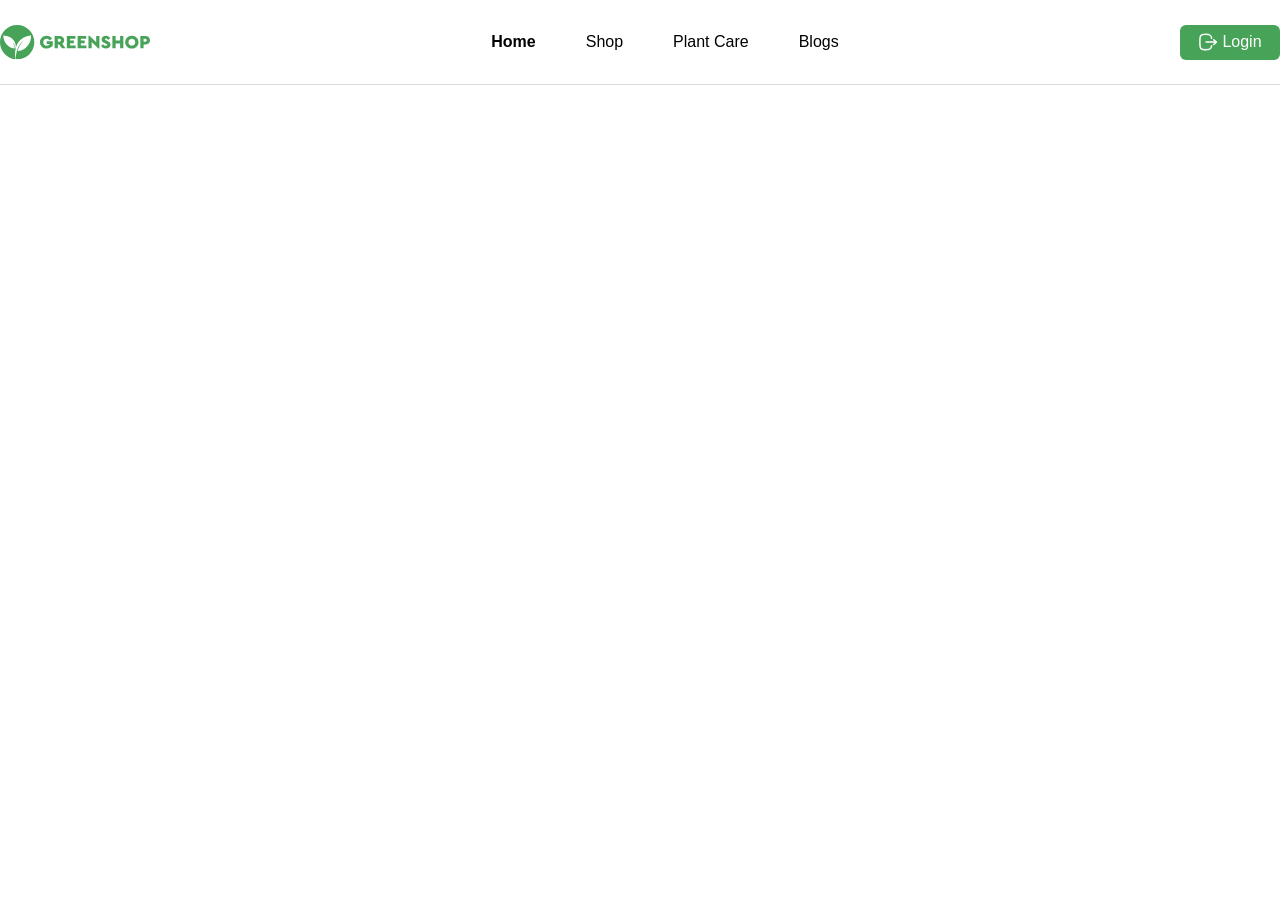
==== index.html @ 57d38241 "Fix index structure" ====
<!DOCTYPE html>
<html lang="uk">
<head>
    <meta charset="UTF-8">
    <meta name="viewport" content="width=device-width, initial-scale=1.0">
    <title>GREENSHOP</title>

<link rel="stylesheet" href="./styles/reset.css">
<link rel="stylesheet" href="./styles/heroscreen.css">

</head>
<body>

    <header class="header">
    <div class="container">
       <img src="/picture/Logo.svg"></img>         
    <nav>
        
        <a href="#" style="font-weight: 700;">Home</a>
        <a href="#">Shop</a>
        <a href="#">Plant Care</a>
        <a href="#">Blogs</a>
  
        
    </nav>
    <button class="button">
        <img src="./picture/Logout.svg">
        Login
        
    </button>
           
    </div>

    <div class="divider">

    </div>


    </header>

    <main>
        <section class="hero">

        </section>

    </main>

    <footer>

    </footer>
  

</body>
</html>
---- styles/heroscreen.css ----
.button {
    display: flex;
    align-items: center;
    justify-content: center;
    gap: 4px;
    
    background-color: #46A358;
    border-radius: 6px;
    width: 100px;
    height: 35px;
    color: #ffffff; 
}

.button img {
    width: 20px;
    height: 20px;
}


body {
    font-family: 'Segoe UI', Tahoma, Geneva, Verdana, sans-serif;
    font-size 16px;
}

.container {
    max-width: 1440px;
    margin: 0 auto;
    display: flex;
    align-items: center;
    justify-content: space-between;
}

nav {
    display: flex;
    gap: 50px;
    margin: 30px;
    right: 50px;
}


.divider {
    display: flex;
    height: 1px;
    background-color:#dadbda;
    max-width: 1440px; 
    justify-content: center;
    margin: 0 auto;
    
}
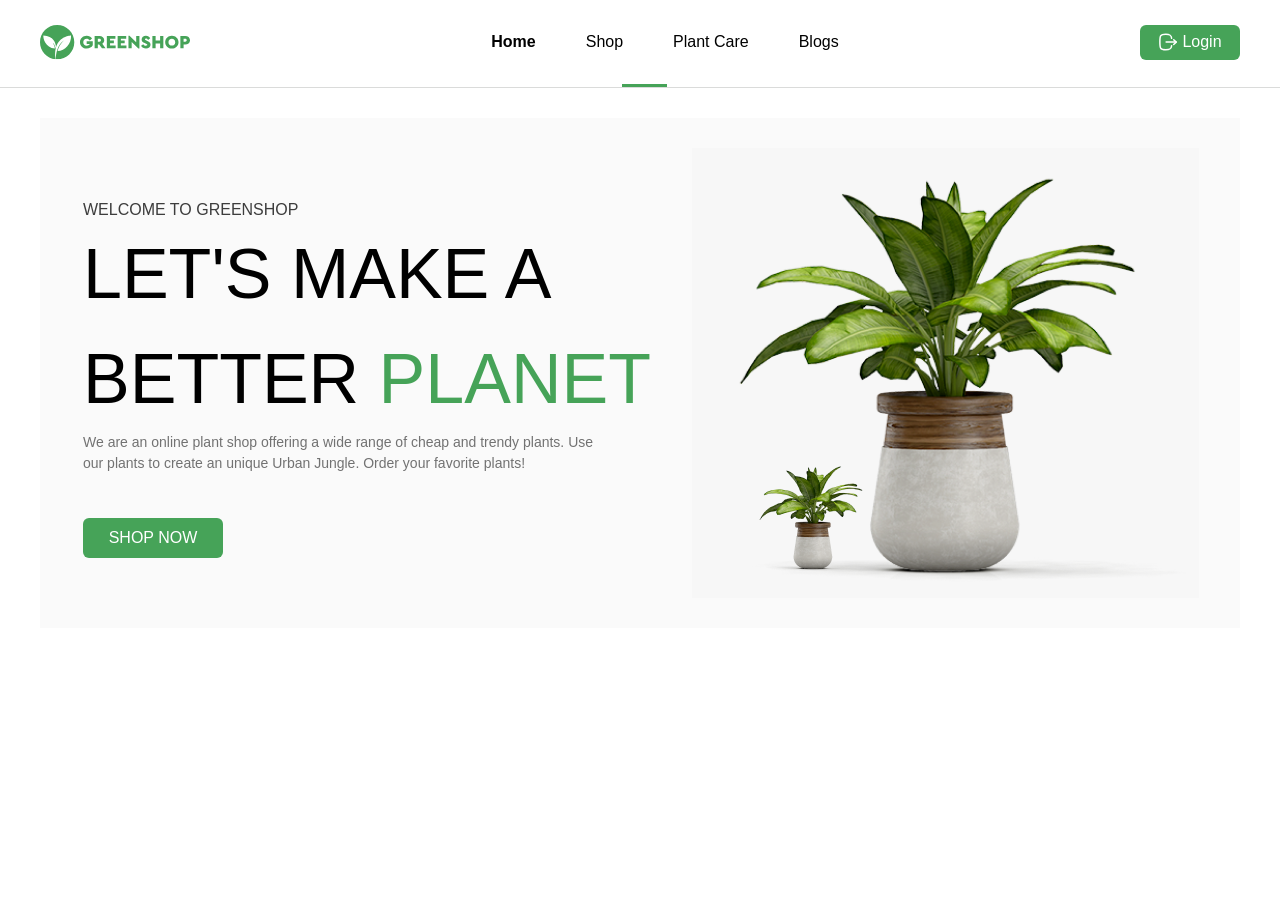
==== commit 235f12ec: "Added hero section" ====
--- a/index.html
+++ b/index.html
@@ -1,44 +1,68 @@
 <!DOCTYPE html>
 <html lang="uk">
+
 <head>
     <meta charset="UTF-8">
     <meta name="viewport" content="width=device-width, initial-scale=1.0">
     <title>GREENSHOP</title>
 
-<link rel="stylesheet" href="./styles/reset.css">
-<link rel="stylesheet" href="./styles/heroscreen.css">
+    <link rel="stylesheet" href="./styles/reset.css">
+    <link rel="stylesheet" href="./styles/heroscreen.css">
 
 </head>
+
 <body>
 
     <header class="header">
-    <div class="container">
-       <img src="/picture/Logo.svg"></img>         
-    <nav>
-        
-        <a href="#" style="font-weight: 700;">Home</a>
-        <a href="#">Shop</a>
-        <a href="#">Plant Care</a>
-        <a href="#">Blogs</a>
-  
-        
-    </nav>
-    <button class="button">
-        <img src="./picture/Logout.svg">
-        Login
-        
-    </button>
-           
-    </div>
+        <div class="container">
+            <img src="./picture/Logo.svg"></img>
+            <nav>
 
-    <div class="divider">
-
-    </div>
+                <a href="#" style="font-weight: 700;">Home</a>
+                <a href="#">Shop</a>
+                <a href="#">Plant Care</a>
+                <a href="#">Blogs</a>
 
 
+            </nav>
+            <button class="button">
+                <img src="./picture/Logout.svg">
+                Login
+
+            </button>
+
+        </div>
+        <div class="divider-hover"></div>
+        <div class="divider"></div>
+
     </header>
+     <main>
 
-    <main>
+    <section class="hero">
+        
+        <div class="hero-content">
+            <p>WELCOME TO GREENSHOP</p>
+            <h1>LET'S MAKE A <br> BETTER <span style="color:#46A358;"> PLANET</span>
+            </h1>
+
+            <p class="hero-text">
+                We are an online plant shop offering a wide range of cheap and trendy plants. Use our plants to create
+                an unique Urban Jungle. Order your favorite plants!
+            </p>
+
+            <button class="hero-button">SHOP NOW</button>
+        </div>
+
+        <div class=" hero img ">
+            <img src="./picture/Frame 1.png" alt="green plant">
+        </div>
+
+
+
+    </section>
+
+
+   
         <section class="hero">
 
         </section>
@@ -48,7 +72,8 @@
     <footer>
 
     </footer>
-  
+
 
 </body>
+
 </html>
--- a/styles/heroscreen.css
+++ b/styles/heroscreen.css
@@ -3,12 +3,13 @@
     align-items: center;
     justify-content: center;
     gap: 4px;
-    
+
     background-color: #46A358;
     border-radius: 6px;
     width: 100px;
     height: 35px;
-    color: #ffffff; 
+    color: #ffffff;
+
 }
 
 .button img {
@@ -19,11 +20,11 @@
 
 body {
     font-family: 'Segoe UI', Tahoma, Geneva, Verdana, sans-serif;
-    font-size 16px;
+    font-size: 16px;
 }
 
 .container {
-    max-width: 1440px;
+    max-width: 1200px;
     margin: 0 auto;
     display: flex;
     align-items: center;
@@ -41,9 +42,58 @@
 .divider {
     display: flex;
     height: 1px;
-    background-color:#dadbda;
-    max-width: 1440px; 
+    background-color: #dadbda;
+    max-width: 1440px;
     justify-content: center;
     margin: 0 auto;
-    
+
 }
+
+h1 {
+    font-family: 'Segoe UI', Tahoma, Geneva, Verdana, sans-serif;
+    font-size: 70px;
+    width: 900;
+}
+
+p {
+    display: flex;
+    max-width: 530px;
+    color: #3D3D3D;
+}
+
+.hero {
+    display: flex;
+    max-width: 1200px;
+    margin: 30px auto;
+    background-color: #F5F5F580
+}
+
+.hero-button {
+    background-color: #46A358;
+    border-radius: 6px;
+    width: 140px;
+    height: 40px;
+    color: #ffffff;
+    margin-top: 44px;
+}
+
+.hero-text {
+    font-family: 'Segoe UI', Tahoma, Geneva, Verdana, sans-serif;
+    font-size: 14px;
+    font-weight: 400;
+    color: #727272;
+}
+
+
+.hero-content {
+    max-width: 1200px;
+    margin-top: 80px;
+    margin-left: 43px;
+}
+
+.divider-hover {
+    height: 3px;
+    width: 45px;
+    background-color: #46A358;
+    margin-left: 622px;
+}
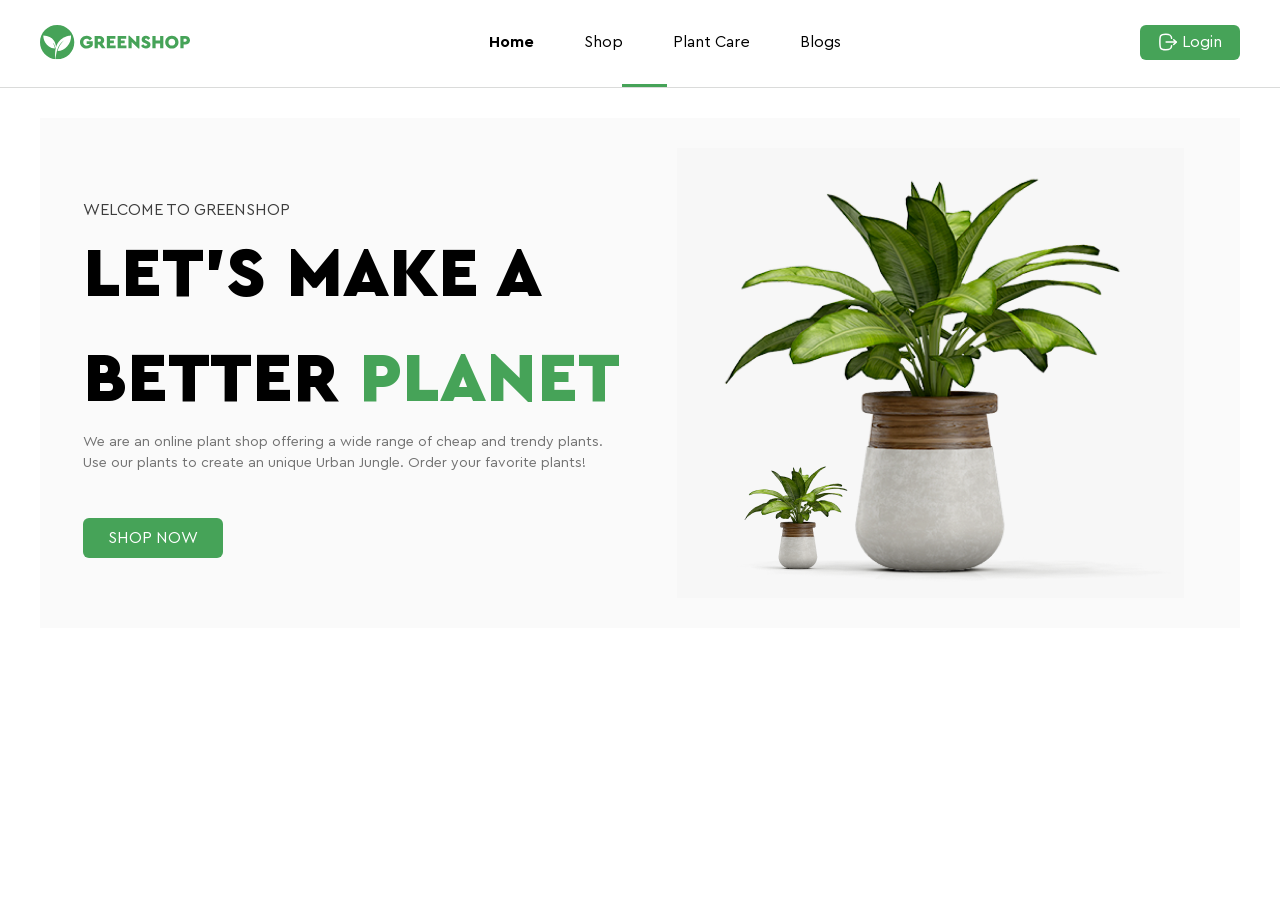
==== commit 8ff3f07e: "Added font" ====
--- a/index.html
+++ b/index.html
@@ -7,6 +7,7 @@
     <title>GREENSHOP</title>
 
     <link rel="stylesheet" href="./styles/reset.css">
+        <link rel="stylesheet" href="./styles/font.css">
     <link rel="stylesheet" href="./styles/heroscreen.css">
 
 </head>
--- a/styles/font.css
+++ b/styles/font.css
@@ -0,0 +1,32 @@
+@font-face {
+    font-family: 'Cera Pro';
+    src: local('Cera Pro'),
+    url('../fonts/CeraPro-Regular.woff') format('woff'),
+    url('../fonts/CeraPro-Regular.ttf') format('truetype');
+    font-weight:400;
+  }
+
+  @font-face {
+    font-family: 'Cera Pro';
+    src: local('Cera Pro'),
+    url('../fonts/CeraPro-Medium.woff') format('woff'),
+    url('../fonts/CeraPro-Medium.ttf') format('truetype');
+    font-weight:500;
+  }
+
+
+  @font-face {
+    font-family: 'Cera Pro';
+    src: local('Cera Pro'),
+    url('../fonts/CeraPro-Bold.woff') format('woff'),
+    url('../fonts/CeraPro-Bold.ttf') format('truetype');
+    font-weight:700;
+  }
+
+  @font-face {
+    font-family: 'Cera Pro';
+    src: local('Cera Pro'),
+    url('../fonts/CeraPro-Black.woff') format('woff'),
+    url('../fonts/CeraPro-Black.ttf') format('truetype');
+    font-weight:900;
+  }
--- a/styles/heroscreen.css
+++ b/styles/heroscreen.css
@@ -19,7 +19,7 @@
 
 
 body {
-    font-family: 'Segoe UI', Tahoma, Geneva, Verdana, sans-serif;
+    font-family: 'Cera Pro', sans-serif;
     font-size: 16px;
 }
 
@@ -50,9 +50,9 @@
 }
 
 h1 {
-    font-family: 'Segoe UI', Tahoma, Geneva, Verdana, sans-serif;
+    font-family: 'Cera Pro', sans-serif;
     font-size: 70px;
-    width: 900;
+    font-weight: 900;
 }
 
 p {
@@ -78,7 +78,7 @@
 }
 
 .hero-text {
-    font-family: 'Segoe UI', Tahoma, Geneva, Verdana, sans-serif;
+    font-family: 'Cera Pro', sans-serif;
     font-size: 14px;
     font-weight: 400;
     color: #727272;
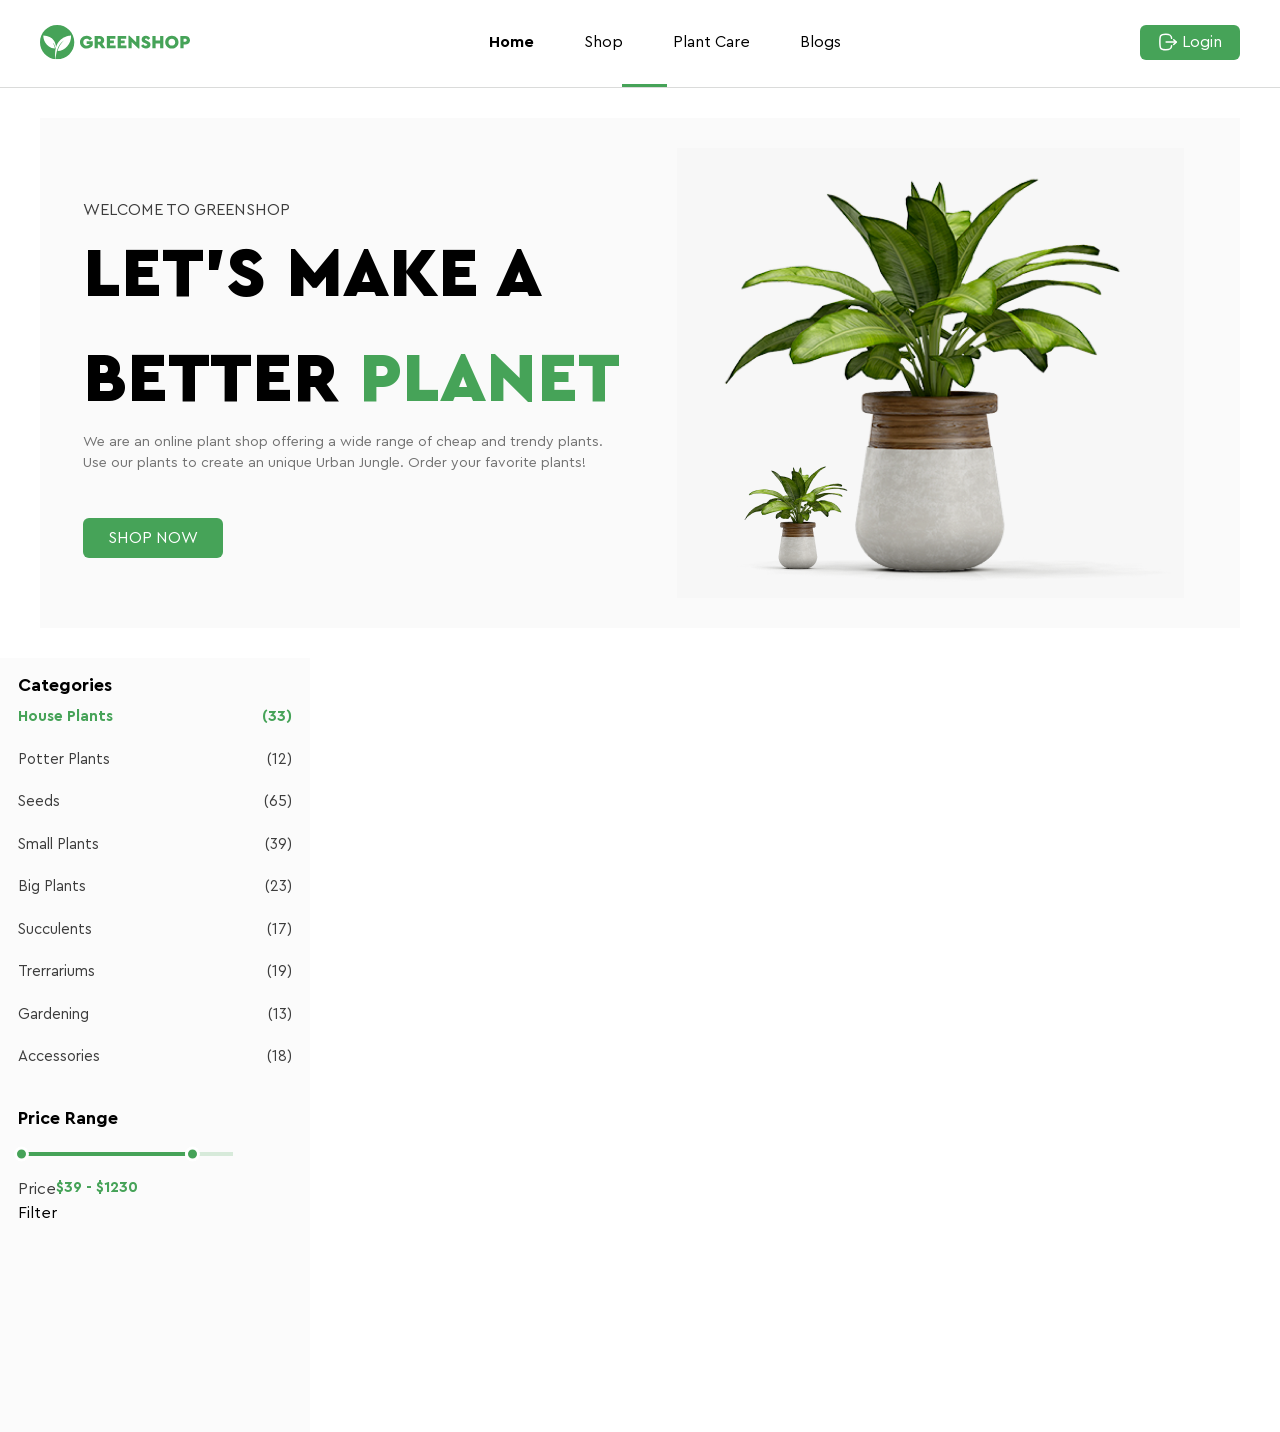
==== commit 5d36f83a: "Added sidemenu" ====
--- a/index.html
+++ b/index.html
@@ -9,6 +9,7 @@
     <link rel="stylesheet" href="./styles/reset.css">
         <link rel="stylesheet" href="./styles/font.css">
     <link rel="stylesheet" href="./styles/heroscreen.css">
+    <link rel="stylesheet" href="./styles/catalog.css">
 
 </head>
 
@@ -58,13 +59,111 @@
             <img src="./picture/Frame 1.png" alt="green plant">
         </div>
 
-
-
     </section>
 
 
    
-        <section class="hero">
+        <section class="catalog-container">
+
+            <aside class="sidebar">
+            <h3 class="sidebar-title">Categories</h3>
+
+            <ul class="category-list">
+                <li class="category-item">
+                 <a href="#" class="active">
+                    <span>House Plants</span>
+                    <span>(33)</span>
+                 </a>   
+                </li>
+
+                <li class="category-item">
+                 <a href="#">
+                    <span>Potter Plants</span>
+                    <span>(12)</span>
+                 </a>   
+                </li>
+
+                <li class="category-item">
+                 <a href="#">
+                    <span>Seeds</span>
+                    <span>(65)</span>
+                 </a>   
+                </li>
+
+                <li class="category-item">
+                 <a href="#">
+                    <span>Small Plants</span>
+                    <span>(39)</span>
+                 </a>   
+                </li>
+
+                <li class="category-item">
+                 <a href="#">
+                    <span>Big Plants</span>
+                    <span>(23)</span>
+                 </a>   
+                </li>
+
+                <li class="category-item">
+                 <a href="#">
+                    <span>Succulents</span>
+                    <span>(17)</span>
+                 </a>   
+                </li>
+
+                 <li class="category-item">
+                 <a href="#">
+                    <span>Trerrariums</span>
+                    <span>(19)</span>
+                 </a>   
+                </li>
+
+                <li class="category-item">
+                 <a href="#">
+                    <span>Gardening</span>
+                    <span>(13)</span>
+                 </a>   
+                </li>
+
+                <li class="category-item">
+                 <a href="#">
+                    <span>Accessories</span>
+                    <span>(18)</span>
+                 </a>   
+                </li>
+
+            </ul>
+            
+        <div class="price-range">
+                <h3 class="sidebar-title">Price Range</h3>
+
+                <div class="range-line">
+                    <span class="dot-price-left"></span>
+                    <span class="dot-price-right"></span>
+                </div>
+
+                <p class="price-text">
+                    Price  <span>  $39 - $1230</span>
+                </p>
+
+                <button class="filter-button">Filter</button>
+
+
+        </div>
+    
+
+
+
+            </aside>
+
+
+
+            <div class="catalog-cotent">
+
+            </div>
+
+
+
 
         </section>
 
--- a/styles/catalog.css
+++ b/styles/catalog.css
@@ -0,0 +1,98 @@
+.catalog-container {
+    display: flex;
+    max-width: 1200px;
+
+}
+
+.category-item a {
+    display: flex;
+    justify-content: space-between;
+}
+
+.sidebar {
+    width: 310px;
+    height: 774px;
+    background-color: #FBFBFB;
+    padding: 14px 18px;
+}
+
+.sidebar-title {
+    font-size: 18px;
+    font-weight: 700;
+    margin-bottom: 7px;
+}
+
+.category-item a {
+    display: flex;
+    justify-content: space-between;
+    font-size: 15px;
+    font-weight: 400;
+    color: #3D3D3D;
+    margin-bottom: 20px;
+
+}
+
+.category-item a:hover {
+    color:#46A358;
+    font-size: 15px;
+    font-weight: 700;
+}
+
+.category-item a.active {
+    color:#46A358;
+    font-size: 15px;
+    font-weight: 700;
+}
+
+.price-range {
+    margin-top: 36px;
+}
+
+.price-text span {
+    color:#46A358;
+    font-size: 15px;
+    font-weight: 700;
+}
+
+.range-line {
+    position: relative;
+    width: 209px;
+    height: 4px;
+    background-color:rgba(70, 163, 88, 0.2);
+    margin-left: 6px;
+    margin-bottom: 21px;
+    margin-top: 20px;
+}
+
+.range-line::before {
+    content: "";
+    position: absolute;
+    width: 161px;
+    height: 4px;
+    background-color:#46A358;
+    margin-left: 0px;
+}
+
+.dot-price-left {
+    position: absolute;
+    top: 50%;
+    width: 15px;
+    height: 15px;
+    border-radius: 50%;
+    background-color: #46A358;
+    border: 3px solid #ffffff;
+    transform:translateY(-50%);
+    left: -10px;
+}
+
+.dot-price-right {
+    position: absolute;
+    top: 50%;
+    width: 15px;
+    height: 15px;
+    border-radius: 50%;
+    background-color: #46A358;
+    border: 3px solid #ffffff;
+    transform:translateY(-50%);
+    left: 161px;
+}
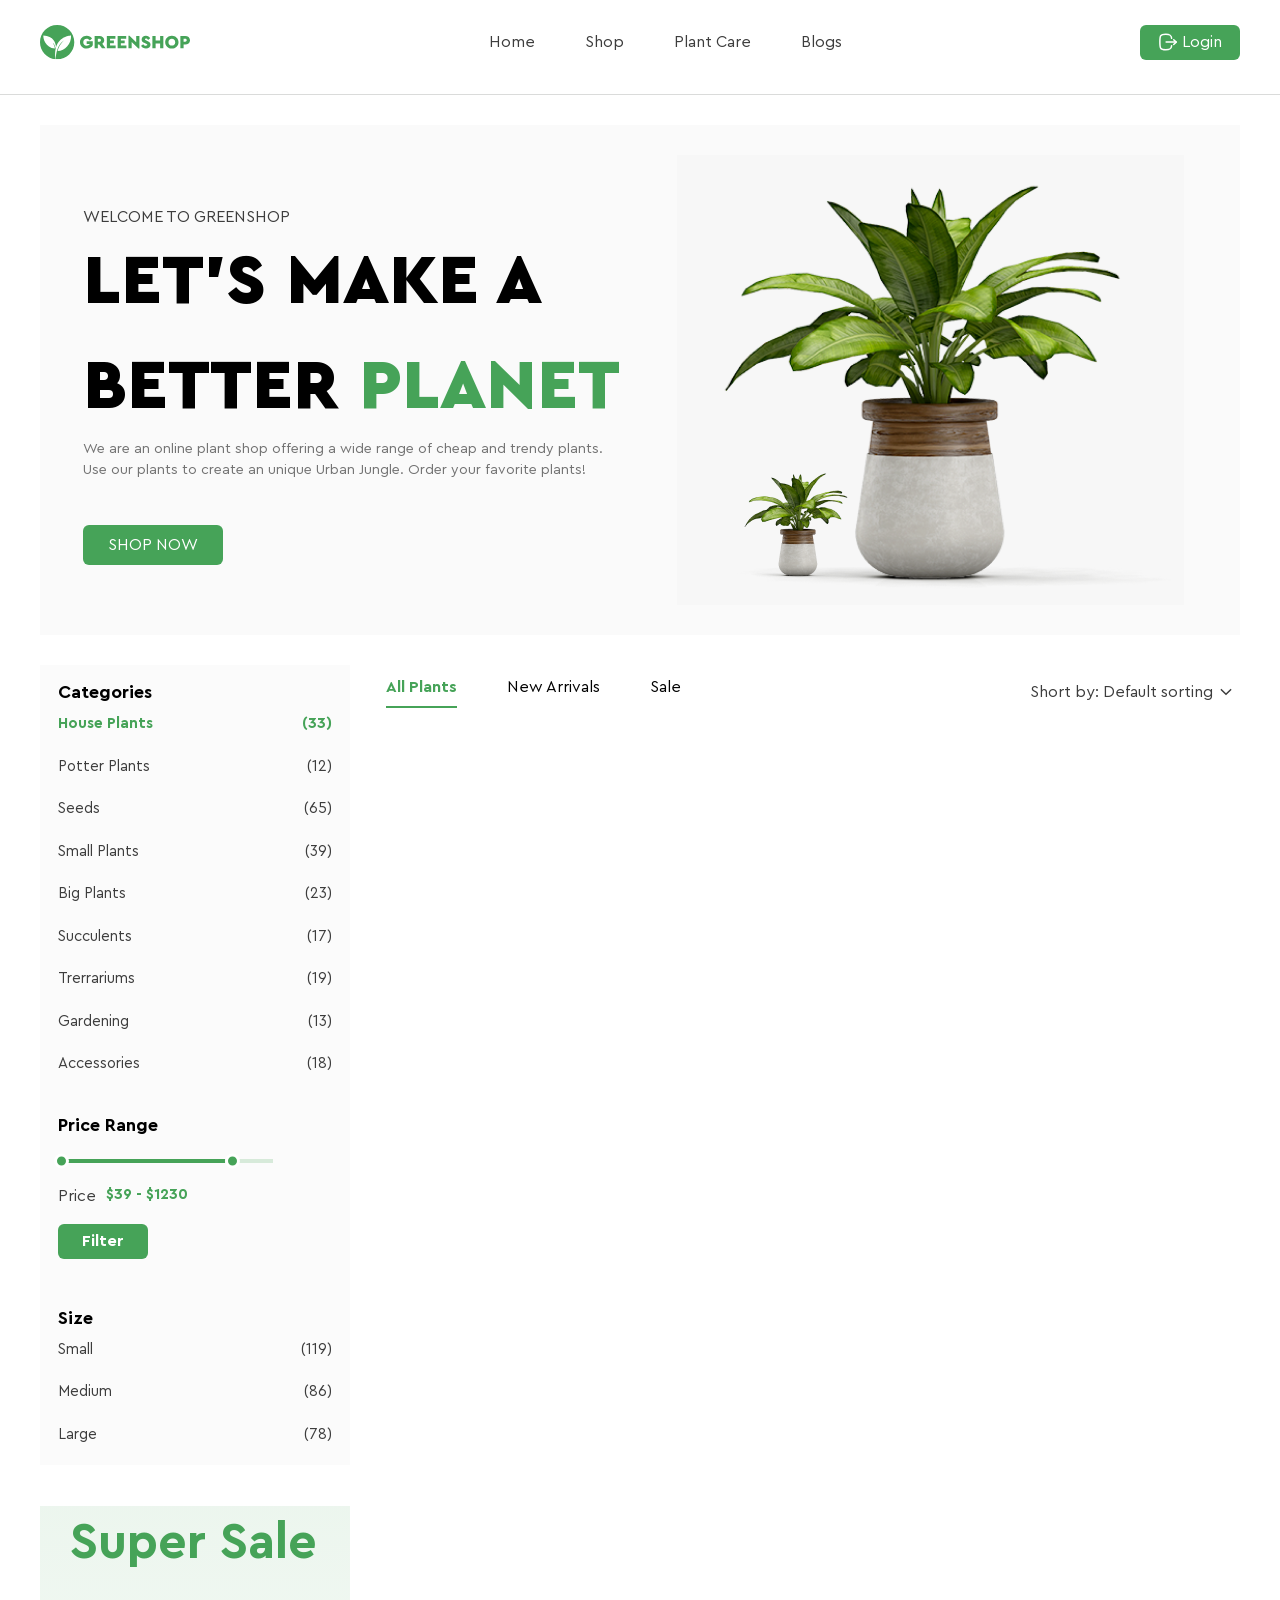
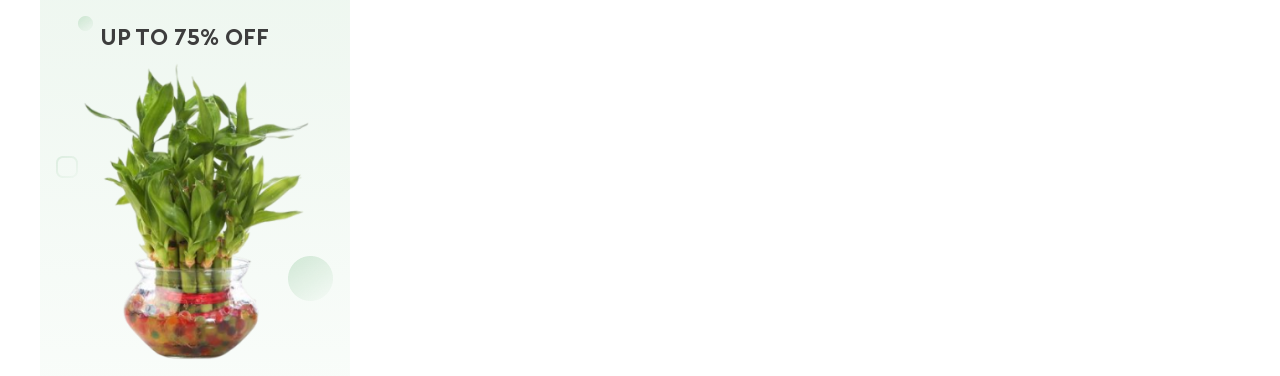
==== commit 9fa560d9: "Banner+menu catalog" ====
--- a/index.html
+++ b/index.html
@@ -15,12 +15,12 @@
 
 <body>
 
-    <header class="header">
+    <header class="site-header">
         <div class="container">
             <img src="./picture/Logo.svg"></img>
-            <nav>
-
-                <a href="#" style="font-weight: 700;">Home</a>
+            <nav class="main-nav">
+
+                <a href="#" >Home</a>
                 <a href="#">Shop</a>
                 <a href="#">Plant Care</a>
                 <a href="#">Blogs</a>
@@ -34,7 +34,6 @@
             </button>
 
         </div>
-        <div class="divider-hover"></div>
         <div class="divider"></div>
 
     </header>
@@ -147,15 +146,62 @@
                 </p>
 
                 <button class="filter-button">Filter</button>
-
+            
+                <h3 class="sidebar-title">Size</h3>
+
+            <ul class="category-list">
+                
+                <li class="category-item">
+                 <a href="#">
+                    <span>Small</span>
+                    <span>(119)</span>
+                 </a>   
+                </li>
+
+                <li class="category-item">
+                 <a href="#">
+                    <span>Medium</span>
+                    <span>(86)</span>
+                 </a>   
+                </li>
+
+                <li class="category-item">
+                 <a href="#">
+                    <span>Large</span>
+                    <span>(78)</span>
+                 </a>   
+                </li>
+            </ul>
+
+            <div class="banner">
+                <p class="banner-text">Super Sale</p>
+                <p class="sale-text">UP TO 75% OFF</p>
+                <img class="ellipse ellipse-1" src="./picture/Rectangle 30.png" alt="ellipse">
+                <img class="ellipse ellipse-2" src="./picture/Rectangle 31.png" alt="ellipse">
+                <img class="ellipse ellipse-3" src="./picture/Rectangle 32.png" alt="ellipse">
+                <img src="./picture/image 12.png" alt="super Sale">
+            </div>
 
         </div>
     
-
-
-
             </aside>
 
+            <div class="products">
+                <div class="header">
+                <nav class="catalog-tabs">
+                    <a href="#" class="active">All Plants</a>
+                    <a href="#">New Arrivals</a>
+                    <a href="#">Sale</a>
+                </nav>
+                <div class="sorting"> 
+                    <p>Short by: Default sorting</p>
+                    <img src="./picture/Arrow - Down 2.svg" alt="arrow Down">
+                </div>   
+                
+
+                </div>
+
+            </div>
 
 
             <div class="catalog-cotent">
--- a/styles/font.css
+++ b/styles/font.css
@@ -29,4 +29,4 @@
     url('../fonts/CeraPro-Black.woff') format('woff'),
     url('../fonts/CeraPro-Black.ttf') format('truetype');
     font-weight:900;
-  }+  }
--- a/styles/heroscreen.css
+++ b/styles/heroscreen.css
@@ -45,7 +45,7 @@
     background-color: #dadbda;
     max-width: 1440px;
     justify-content: center;
-    margin: 0 auto;
+    margin-top:  10px; ;
 
 }
 
@@ -91,9 +91,43 @@
     margin-left: 43px;
 }
 
-.divider-hover {
+
+.main-nav a {
+    position: relative;
+    text-decoration: none;
+    font-size:  16px;
+    font-weight: 400;
+    color:#3D3D3D ;
+   
+   
+}
+
+.main-nav a:hover {
+   font-size: 16px;
+   font-weight: 700;
+   
+}
+
+.main-nav a::after {
+    content: "";
+    position: absolute;
+    left: 0;
+    bottom: -40px;
+    width: 100%;
     height: 3px;
-    width: 45px;
     background-color: #46A358;
-    margin-left: 622px;
+    opacity: 0;
+}
+
+.main-nav a:hover::after {
+    font-size: 16px;
+    font-weight: 700;
+    color:#3D3D3D ;
+    border-bottom:3px solid #46A358;
+    opacity: 1
+  
+}
+
+.site-header {
+  
 }
--- a/styles/catalog.css
+++ b/styles/catalog.css
@@ -1,6 +1,9 @@
 .catalog-container {
-    display: flex;
     max-width: 1200px;
+    margin: 0 auto;
+    display: flex;
+   
+    justify-content: space-between;
 
 }
 
@@ -11,9 +14,10 @@
 
 .sidebar {
     width: 310px;
-    height: 774px;
+    height: 800px;
     background-color: #FBFBFB;
     padding: 14px 18px;
+
 }
 
 .sidebar-title {
@@ -52,6 +56,7 @@
     color:#46A358;
     font-size: 15px;
     font-weight: 700;
+    margin-left: 10px;
 }
 
 .range-line {
@@ -95,4 +100,127 @@
     border: 3px solid #ffffff;
     transform:translateY(-50%);
     left: 161px;
+}
+
+.filter-button {
+    width: 90px;
+    height: 35px;
+    border-radius: 6px;
+    color: #ffffff;
+    background-color: #46A358;
+    font-size: 16px;
+    font-weight: 700;
+    margin-top: 16px;
+    margin-bottom: 46px;
+}
+
+.filter-button:hover {
+    width: 90px;
+    height: 35px;
+    border-radius: 6px;
+    color: #ffffff;
+    background-color: #5dce74;
+    font-size: 16px;
+    font-weight: 700;
+    margin-top: 16px;
+    }
+
+
+.banner {
+    position: relative;
+    width: 310px;
+    height: 470px;
+    margin-left: -18px;
+    background: linear-gradient(
+        180deg,
+        rgba(70, 163, 88, 0.1) 0%,
+        rgba(54, 169, 77, 0.03) 100%
+    );
+    }
+
+.banner-text {
+    width: 100%;
+    margin-left: 30px;
+    text-align: center;
+    margin-top: 60px;
+    margin-bottom: 10px;
+    font-family:'cera pro';
+    font-size: 50px;
+    font-weight: 700;
+    color: #46A358;
+}
+
+.sale-text {
+    width: 100%;
+    text-align: center;
+    margin-left: 60px;
+    margin-top: 40px;
+    font-family:'cera pro';
+    font-size: 23px;
+    font-weight: 700;
+    color: #3D3D3D; 
+}
+
+.ellipse {
+    position: absolute;
+}
+
+.ellipse-1 {
+    margin-left: 16px;
+    margin-top: 100px;
+    margin-bottom: 50px;
+    margin-right: 272px;
+}
+
+.ellipse-2 {
+   margin-left: 248px;
+   margin-top: 200px;
+   margin-bottom: 82px;
+   margin-right: 272px;
+}
+
+.ellipse-3 {
+   margin-left: 38px;
+   margin-top: -40px;
+   margin-bottom: 82px;
+   margin-right: 272px;
+}
+
+.products {
+    width: 838px;
+}
+
+.header {
+    display: flex;
+    justify-content: space-between;
+    margin-top: -20px;
+    margin-left:-20px;
+    align-items: center;
+
+
+}
+
+.sorting {
+    display: flex;
+    align-items: center;
+    gap: 5px;
+    margin-right: -20px;
+}
+
+.sorting p {
+    margin: 0;
+}
+
+.active  {
+    font-size: 16px;
+    font-weight: 700;
+    color: #46A358;
+}
+
+.catalog-tabs a.active {
+    color: #46A358;
+    font-weight: 700;
+    border-bottom: 2px solid #46A358;
+    padding-bottom: 7px;
+
 }
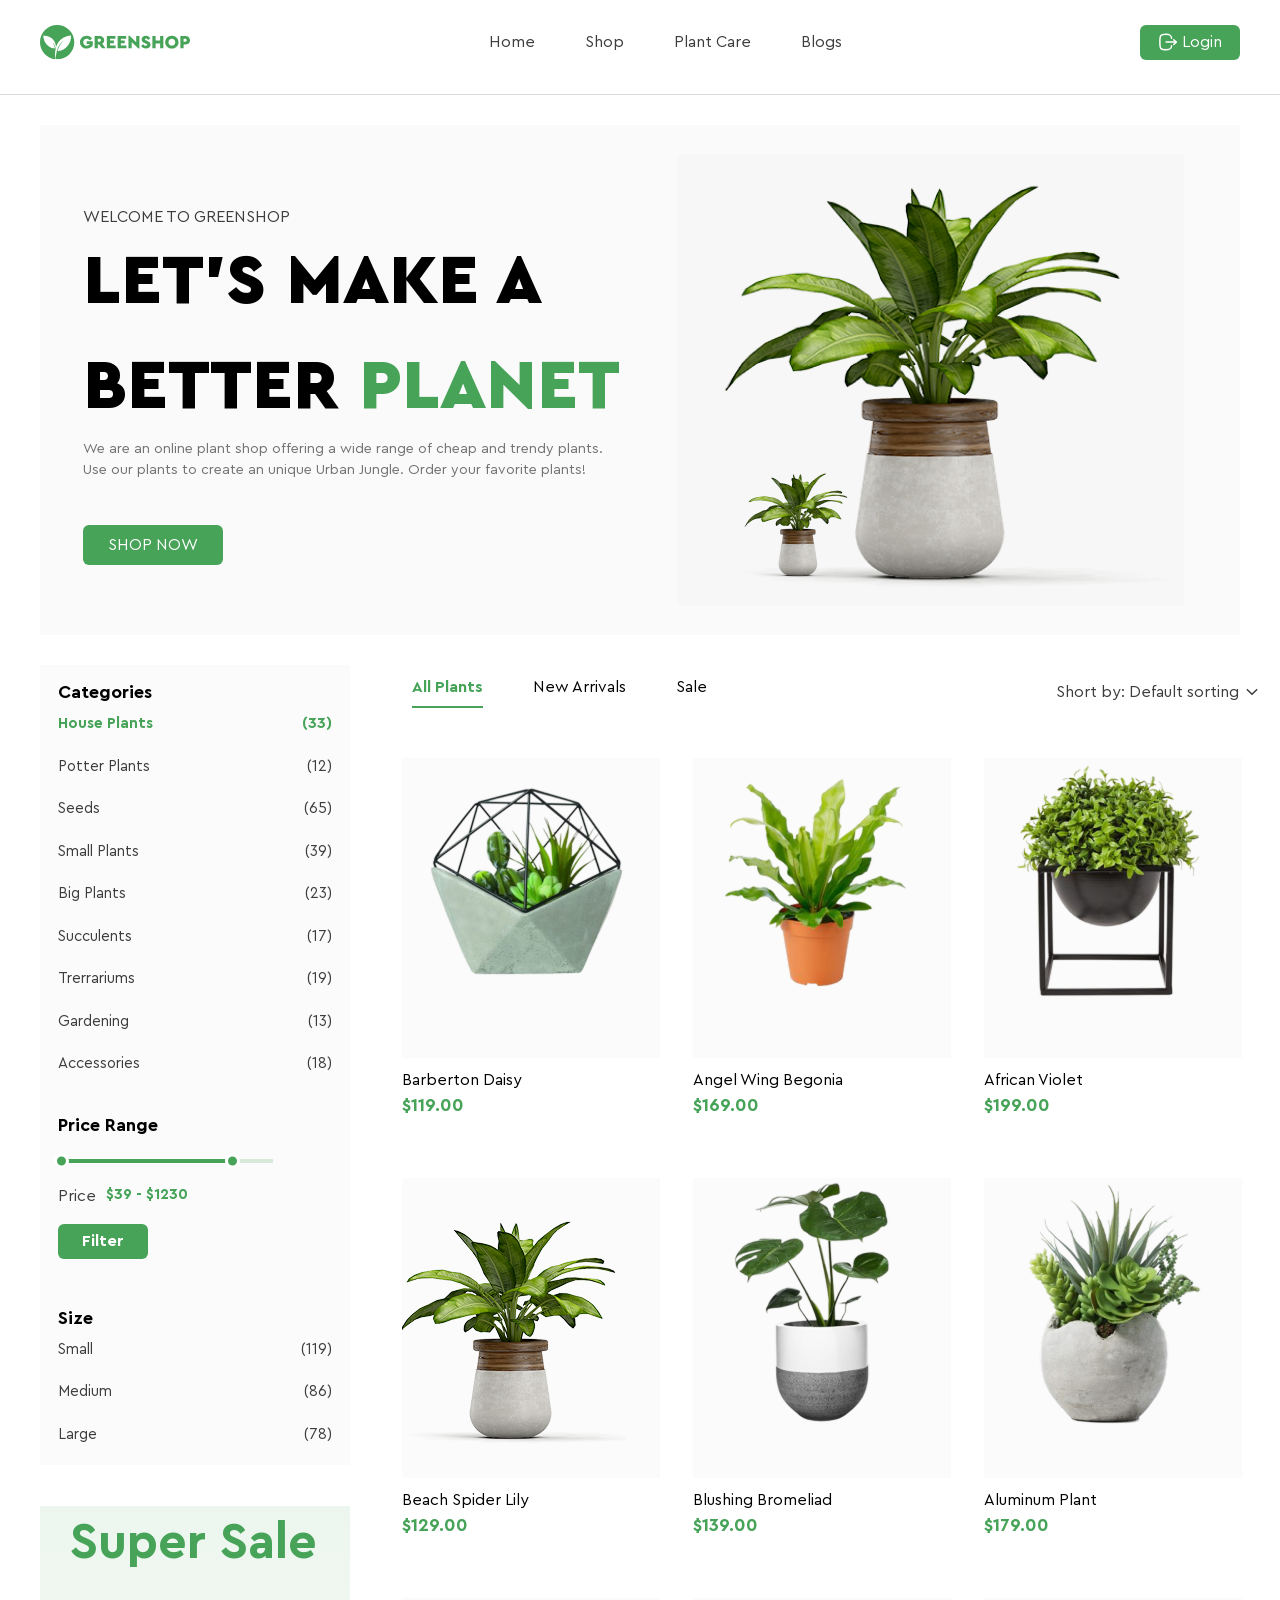
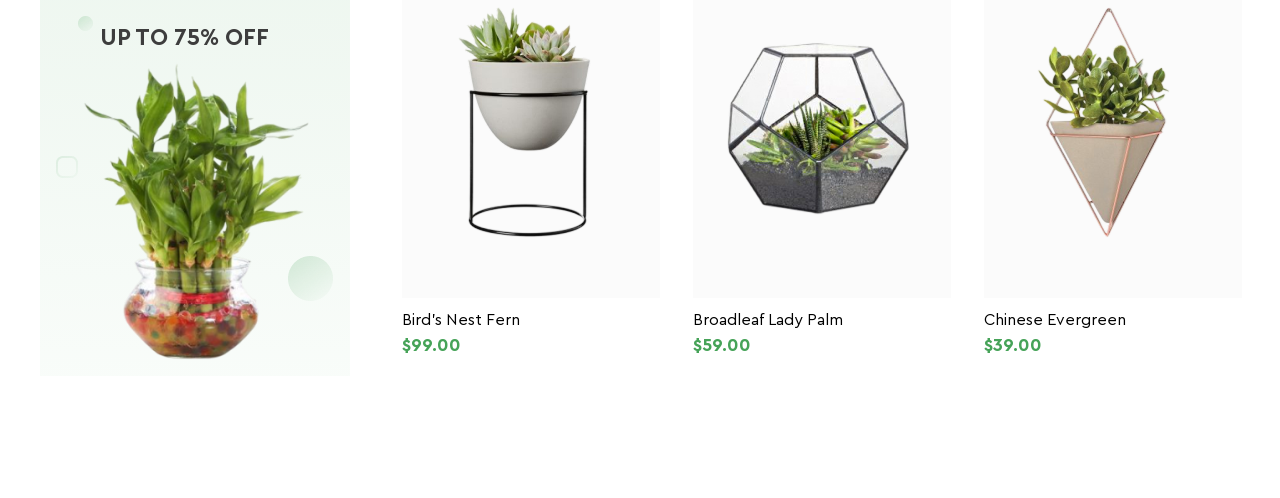
==== commit 4eedaf72: "Created products catalog and implemented hover effects" ====
--- a/index.html
+++ b/index.html
@@ -7,7 +7,7 @@
     <title>GREENSHOP</title>
 
     <link rel="stylesheet" href="./styles/reset.css">
-        <link rel="stylesheet" href="./styles/font.css">
+    <link rel="stylesheet" href="./styles/font.css">
     <link rel="stylesheet" href="./styles/heroscreen.css">
     <link rel="stylesheet" href="./styles/catalog.css">
 
@@ -20,7 +20,7 @@
             <img src="./picture/Logo.svg"></img>
             <nav class="main-nav">
 
-                <a href="#" >Home</a>
+                <a href="#">Home</a>
                 <a href="#">Shop</a>
                 <a href="#">Plant Care</a>
                 <a href="#">Blogs</a>
@@ -37,180 +37,351 @@
         <div class="divider"></div>
 
     </header>
-     <main>
-
-    <section class="hero">
-        
-        <div class="hero-content">
-            <p>WELCOME TO GREENSHOP</p>
-            <h1>LET'S MAKE A <br> BETTER <span style="color:#46A358;"> PLANET</span>
-            </h1>
-
-            <p class="hero-text">
-                We are an online plant shop offering a wide range of cheap and trendy plants. Use our plants to create
-                an unique Urban Jungle. Order your favorite plants!
-            </p>
-
-            <button class="hero-button">SHOP NOW</button>
-        </div>
-
-        <div class=" hero img ">
-            <img src="./picture/Frame 1.png" alt="green plant">
-        </div>
-
-    </section>
-
-
-   
+    <main>
+
+        <section class="hero">
+
+            <div class="hero-content">
+                <p>WELCOME TO GREENSHOP</p>
+                <h1>LET'S MAKE A <br> BETTER <span style="color:#46A358;"> PLANET</span>
+                </h1>
+
+                <p class="hero-text">
+                    We are an online plant shop offering a wide range of cheap and trendy plants. Use our plants to
+                    create
+                    an unique Urban Jungle. Order your favorite plants!
+                </p>
+
+                <button class="hero-button">SHOP NOW</button>
+            </div>
+
+            <div class=" hero img ">
+                <img src="./picture/Frame 1.png" alt="green plant">
+            </div>
+
+        </section>
+
+
+
         <section class="catalog-container">
 
             <aside class="sidebar">
-            <h3 class="sidebar-title">Categories</h3>
-
-            <ul class="category-list">
-                <li class="category-item">
-                 <a href="#" class="active">
-                    <span>House Plants</span>
-                    <span>(33)</span>
-                 </a>   
-                </li>
-
-                <li class="category-item">
-                 <a href="#">
-                    <span>Potter Plants</span>
-                    <span>(12)</span>
-                 </a>   
-                </li>
-
-                <li class="category-item">
-                 <a href="#">
-                    <span>Seeds</span>
-                    <span>(65)</span>
-                 </a>   
-                </li>
-
-                <li class="category-item">
-                 <a href="#">
-                    <span>Small Plants</span>
-                    <span>(39)</span>
-                 </a>   
-                </li>
-
-                <li class="category-item">
-                 <a href="#">
-                    <span>Big Plants</span>
-                    <span>(23)</span>
-                 </a>   
-                </li>
-
-                <li class="category-item">
-                 <a href="#">
-                    <span>Succulents</span>
-                    <span>(17)</span>
-                 </a>   
-                </li>
-
-                 <li class="category-item">
-                 <a href="#">
-                    <span>Trerrariums</span>
-                    <span>(19)</span>
-                 </a>   
-                </li>
-
-                <li class="category-item">
-                 <a href="#">
-                    <span>Gardening</span>
-                    <span>(13)</span>
-                 </a>   
-                </li>
-
-                <li class="category-item">
-                 <a href="#">
-                    <span>Accessories</span>
-                    <span>(18)</span>
-                 </a>   
-                </li>
-
-            </ul>
-            
-        <div class="price-range">
-                <h3 class="sidebar-title">Price Range</h3>
-
-                <div class="range-line">
-                    <span class="dot-price-left"></span>
-                    <span class="dot-price-right"></span>
+                <h3 class="sidebar-title">Categories</h3>
+
+                <ul class="category-list">
+                    <li class="category-item">
+                        <a href="#" class="active">
+                            <span>House Plants</span>
+                            <span>(33)</span>
+                        </a>
+                    </li>
+
+                    <li class="category-item">
+                        <a href="#">
+                            <span>Potter Plants</span>
+                            <span>(12)</span>
+                        </a>
+                    </li>
+
+                    <li class="category-item">
+                        <a href="#">
+                            <span>Seeds</span>
+                            <span>(65)</span>
+                        </a>
+                    </li>
+
+                    <li class="category-item">
+                        <a href="#">
+                            <span>Small Plants</span>
+                            <span>(39)</span>
+                        </a>
+                    </li>
+
+                    <li class="category-item">
+                        <a href="#">
+                            <span>Big Plants</span>
+                            <span>(23)</span>
+                        </a>
+                    </li>
+
+                    <li class="category-item">
+                        <a href="#">
+                            <span>Succulents</span>
+                            <span>(17)</span>
+                        </a>
+                    </li>
+
+                    <li class="category-item">
+                        <a href="#">
+                            <span>Trerrariums</span>
+                            <span>(19)</span>
+                        </a>
+                    </li>
+
+                    <li class="category-item">
+                        <a href="#">
+                            <span>Gardening</span>
+                            <span>(13)</span>
+                        </a>
+                    </li>
+
+                    <li class="category-item">
+                        <a href="#">
+                            <span>Accessories</span>
+                            <span>(18)</span>
+                        </a>
+                    </li>
+
+                </ul>
+
+                <div class="price-range">
+                    <h3 class="sidebar-title">Price Range</h3>
+
+                    <div class="range-line">
+                        <span class="dot-price-left"></span>
+                        <span class="dot-price-right"></span>
+                    </div>
+
+                    <p class="price-text">
+                        Price <span> $39 - $1230</span>
+                    </p>
+
+                    <button class="filter-button">Filter</button>
+
+                    <h3 class="sidebar-title">Size</h3>
+
+                    <ul class="category-list">
+
+                        <li class="category-item">
+                            <a href="#">
+                                <span>Small</span>
+                                <span>(119)</span>
+                            </a>
+                        </li>
+
+                        <li class="category-item">
+                            <a href="#">
+                                <span>Medium</span>
+                                <span>(86)</span>
+                            </a>
+                        </li>
+
+                        <li class="category-item">
+                            <a href="#">
+                                <span>Large</span>
+                                <span>(78)</span>
+                            </a>
+                        </li>
+                    </ul>
+
+                    <div class="banner">
+                        <p class="banner-text">Super Sale</p>
+                        <p class="sale-text">UP TO 75% OFF</p>
+                        <img class="ellipse ellipse-1" src="./picture/Rectangle 30.png" alt="ellipse">
+                        <img class="ellipse ellipse-2" src="./picture/Rectangle 31.png" alt="ellipse">
+                        <img class="ellipse ellipse-3" src="./picture/Rectangle 32.png" alt="ellipse">
+                        <img src="./picture/image 12.png" alt="super Sale">
+                    </div>
+
                 </div>
 
-                <p class="price-text">
-                    Price  <span>  $39 - $1230</span>
-                </p>
-
-                <button class="filter-button">Filter</button>
-            
-                <h3 class="sidebar-title">Size</h3>
-
-            <ul class="category-list">
-                
-                <li class="category-item">
-                 <a href="#">
-                    <span>Small</span>
-                    <span>(119)</span>
-                 </a>   
-                </li>
-
-                <li class="category-item">
-                 <a href="#">
-                    <span>Medium</span>
-                    <span>(86)</span>
-                 </a>   
-                </li>
-
-                <li class="category-item">
-                 <a href="#">
-                    <span>Large</span>
-                    <span>(78)</span>
-                 </a>   
-                </li>
-            </ul>
-
-            <div class="banner">
-                <p class="banner-text">Super Sale</p>
-                <p class="sale-text">UP TO 75% OFF</p>
-                <img class="ellipse ellipse-1" src="./picture/Rectangle 30.png" alt="ellipse">
-                <img class="ellipse ellipse-2" src="./picture/Rectangle 31.png" alt="ellipse">
-                <img class="ellipse ellipse-3" src="./picture/Rectangle 32.png" alt="ellipse">
-                <img src="./picture/image 12.png" alt="super Sale">
-            </div>
-
-        </div>
-    
             </aside>
 
             <div class="products">
                 <div class="header">
-                <nav class="catalog-tabs">
-                    <a href="#" class="active">All Plants</a>
-                    <a href="#">New Arrivals</a>
-                    <a href="#">Sale</a>
-                </nav>
-                <div class="sorting"> 
-                    <p>Short by: Default sorting</p>
-                    <img src="./picture/Arrow - Down 2.svg" alt="arrow Down">
-                </div>   
-                
+                    <nav class="catalog-tabs">
+                        <a href="#" class="active">All Plants</a>
+                        <a href="#">New Arrivals</a>
+                        <a href="#">Sale</a>
+                    </nav>
+                    <div class="sorting">
+                        <p>Short by: Default sorting</p>
+                        <img src="./picture/Arrow - Down 2.svg" alt="arrow Down">
+                    </div>
+
 
                 </div>
 
+
+                <div class="product-grid">
+
+                    <div class="product-card">
+                        <div class="image-card">
+                        <img src="./picture/image 1.png" alt="plant">
+                        <div class="product-action">
+                            <img src="./picture/shopping-1.svg">
+                            <img src="./picture/heart-1.svg">
+                            <img src="./picture/Vector.svg">
+
+                        </div>
+
+
+                        </div>
+
+                        <h4 class="product-title">Barberton Daisy</h4>
+                        <p class="product-price">$119.00</p>
+
+                    </div>
+
+                    <div class="product-card">
+                        <div class="image-card">
+                        <img src="./picture/product-21-320x320 1 1.png" alt="plant">
+                        <div class="product-action">
+                            <img src="./picture/shopping-1.svg">
+                            <img src="./picture/heart-1.svg">
+                            <img src="./picture/Vector.svg">
+
+                        </div>
+
+
+                        </div>
+
+                        <h4 class="product-title">Angel Wing Begonia</h4>
+                        <p class="product-price">$169.00</p>
+
+                    </div>
+
+                    <div class="product-card">
+                        <div class="image-card">
+                        <img src="./picture/image 2 1.png" alt="plant">
+                        <div class="product-action">
+                            <img src="./picture/shopping-1.svg">
+                            <img src="./picture/heart-1.svg">
+                            <img src="./picture/Vector.svg">
+
+                        </div>
+
+
+                        </div>
+
+                        <h4 class="product-title">African Violet</h4>
+                        <p class="product-price">$199.00</p>
+
+                    </div>
+
+                    <div class="product-card">
+                        <div class="image-card">
+                        <img src="./picture/01 3.png" alt="plant">
+                        <div class="product-action">
+                            <img src="./picture/shopping-1.svg">
+                            <img src="./picture/heart-1.svg">
+                            <img src="./picture/Vector.svg">
+
+                        </div>
+
+
+                        </div>
+
+                        <h4 class="product-title">Beach Spider Lily</h4>
+                        <p class="product-price">$129.00</p>
+
+                    </div>
+
+                    <div class="product-card">
+                        <div class="image-card">
+                        <img src="./picture/image 7 1.png" alt="plant">
+                        <div class="product-action">
+                            <img src="./picture/shopping-1.svg">
+                            <img src="./picture/heart-1.svg">
+                            <img src="./picture/Vector.svg">
+
+                        </div>
+
+
+                        </div>
+
+                        <h4 class="product-title">Blushing Bromeliad</h4>
+                        <p class="product-price">$139.00</p>
+
+                    </div>
+
+                    <div class="product-card">
+                        <div class="image-card">
+                        <img src="./picture/image 8 1.png" alt="plant">
+                        <div class="product-action">
+                            <img src="./picture/shopping-1.svg">
+                            <img src="./picture/heart-1.svg">
+                            <img src="./picture/Vector.svg">
+
+                        </div>
+
+
+                        </div>
+
+                        <h4 class="product-title">Aluminum Plant</h4>
+                        <p class="product-price">$179.00</p>
+
+                    </div>
+
+                    <div class="product-card">
+                        <div class="image-card">
+                        <img src="./picture/image 9 1.png" alt="plant">
+                        <div class="product-action">
+                            <img src="./picture/shopping-1.svg">
+                            <img src="./picture/heart-1.svg">
+                            <img src="./picture/Vector.svg">
+
+                        </div>
+
+
+                        </div>
+
+                        <h4 class="product-title">Bird's Nest Fern</h4>
+                        <p class="product-price">$99.00</p>
+
+                    </div>
+
+                    <div class="product-card">
+                        <div class="image-card">
+                        <img src="./picture/product-20-320x320 1 1.png" alt="plant">
+                        <div class="product-action">
+                            <img src="./picture/shopping-1.svg">
+                            <img src="./picture/heart-1.svg">
+                            <img src="./picture/Vector.svg">
+
+                        </div>
+
+
+                        </div>
+
+                        <h4 class="product-title">Broadleaf Lady Palm</h4>
+                        <p class="product-price">$59.00</p>
+
+                    </div>
+
+                    <div class="product-card">
+                        <div class="image-card">
+                        <img src="./picture/image 10 1.png" alt="plant">
+                        <div class="product-action">
+                            <img src="./picture/shopping-1.svg">
+                            <img src="./picture/heart-1.svg">
+                            <img src="./picture/Vector.svg">
+
+                        </div>
+
+
+                        </div>
+
+                        <h4 class="product-title">Chinese Evergreen</h4>
+                        <p class="product-price">$39.00</p>
+
+                    </div>
+
+
+                </div>
+
             </div>
 
 
-            <div class="catalog-cotent">
+
+
+
+
 
             </div>
 
 
 
-
         </section>
 
     </main>
--- a/styles/catalog.css
+++ b/styles/catalog.css
@@ -2,8 +2,9 @@
     max-width: 1200px;
     margin: 0 auto;
     display: flex;
-   
-    justify-content: space-between;
+
+    justify-content: space-between;
+    margin-bottom: 200px;
 
 }
 
@@ -37,13 +38,13 @@
 }
 
 .category-item a:hover {
-    color:#46A358;
+    color: #46A358;
     font-size: 15px;
     font-weight: 700;
 }
 
 .category-item a.active {
-    color:#46A358;
+    color: #46A358;
     font-size: 15px;
     font-weight: 700;
 }
@@ -53,7 +54,7 @@
 }
 
 .price-text span {
-    color:#46A358;
+    color: #46A358;
     font-size: 15px;
     font-weight: 700;
     margin-left: 10px;
@@ -63,7 +64,7 @@
     position: relative;
     width: 209px;
     height: 4px;
-    background-color:rgba(70, 163, 88, 0.2);
+    background-color: rgba(70, 163, 88, 0.2);
     margin-left: 6px;
     margin-bottom: 21px;
     margin-top: 20px;
@@ -74,7 +75,7 @@
     position: absolute;
     width: 161px;
     height: 4px;
-    background-color:#46A358;
+    background-color: #46A358;
     margin-left: 0px;
 }
 
@@ -86,7 +87,7 @@
     border-radius: 50%;
     background-color: #46A358;
     border: 3px solid #ffffff;
-    transform:translateY(-50%);
+    transform: translateY(-50%);
     left: -10px;
 }
 
@@ -98,7 +99,7 @@
     border-radius: 50%;
     background-color: #46A358;
     border: 3px solid #ffffff;
-    transform:translateY(-50%);
+    transform: translateY(-50%);
     left: 161px;
 }
 
@@ -123,7 +124,7 @@
     font-size: 16px;
     font-weight: 700;
     margin-top: 16px;
-    }
+}
 
 
 .banner {
@@ -131,12 +132,10 @@
     width: 310px;
     height: 470px;
     margin-left: -18px;
-    background: linear-gradient(
-        180deg,
-        rgba(70, 163, 88, 0.1) 0%,
-        rgba(54, 169, 77, 0.03) 100%
-    );
-    }
+    background: linear-gradient(180deg,
+            rgba(70, 163, 88, 0.1) 0%,
+            rgba(54, 169, 77, 0.03) 100%);
+}
 
 .banner-text {
     width: 100%;
@@ -144,7 +143,7 @@
     text-align: center;
     margin-top: 60px;
     margin-bottom: 10px;
-    font-family:'cera pro';
+    font-family: 'cera pro';
     font-size: 50px;
     font-weight: 700;
     color: #46A358;
@@ -155,10 +154,10 @@
     text-align: center;
     margin-left: 60px;
     margin-top: 40px;
-    font-family:'cera pro';
+    font-family: 'cera pro';
     font-size: 23px;
     font-weight: 700;
-    color: #3D3D3D; 
+    color: #3D3D3D;
 }
 
 .ellipse {
@@ -173,17 +172,17 @@
 }
 
 .ellipse-2 {
-   margin-left: 248px;
-   margin-top: 200px;
-   margin-bottom: 82px;
-   margin-right: 272px;
+    margin-left: 248px;
+    margin-top: 200px;
+    margin-bottom: 82px;
+    margin-right: 272px;
 }
 
 .ellipse-3 {
-   margin-left: 38px;
-   margin-top: -40px;
-   margin-bottom: 82px;
-   margin-right: 272px;
+    margin-left: 38px;
+    margin-top: -40px;
+    margin-bottom: 82px;
+    margin-right: 272px;
 }
 
 .products {
@@ -194,8 +193,9 @@
     display: flex;
     justify-content: space-between;
     margin-top: -20px;
-    margin-left:-20px;
+    margin-left: -20px;
     align-items: center;
+    margin-bottom: 20px;
 
 
 }
@@ -211,7 +211,7 @@
     margin: 0;
 }
 
-.active  {
+.active {
     font-size: 16px;
     font-weight: 700;
     color: #46A358;
@@ -223,4 +223,69 @@
     border-bottom: 2px solid #46A358;
     padding-bottom: 7px;
 
+}
+
+.product-grid {
+    display: grid;
+    grid-template-columns: repeat(3, 1fr);
+    column-gap: 33px;
+    row-gap: 120px;
+}
+
+.product-card {
+    position: relative;
+    width: 258px;
+    height: 300px;
+}
+
+.product-card::before {
+    content: "";
+    position: absolute;
+    top: 0;
+    left: 0;
+
+    width: 100%;
+    height: 2px;
+
+    background-color: #46A358;
+
+    opacity: 0;
+}
+
+.product-card:hover::before {
+    opacity: 1;
+
+}
+
+.product-card:hover .product-action {
+    opacity: 1;
+
+}
+
+.product-title {
+    font-size: 16px;
+    font-weight: 400;
+}
+
+.product-price {
+    font-size: 18px;
+    font-weight: 700;
+    color: #46A358;
+}
+
+.image-card {
+    width: 258px;
+    height: 300px;
+    background-color: #FBFBFB;
+    margin-bottom: 10px;
+
+}
+
+.product-action {
+    position: absolute;
+    left: 50%;
+    transform: translateX(-50%);
+    display: flex;
+    gap: 30px;
+    opacity: 0;
 }
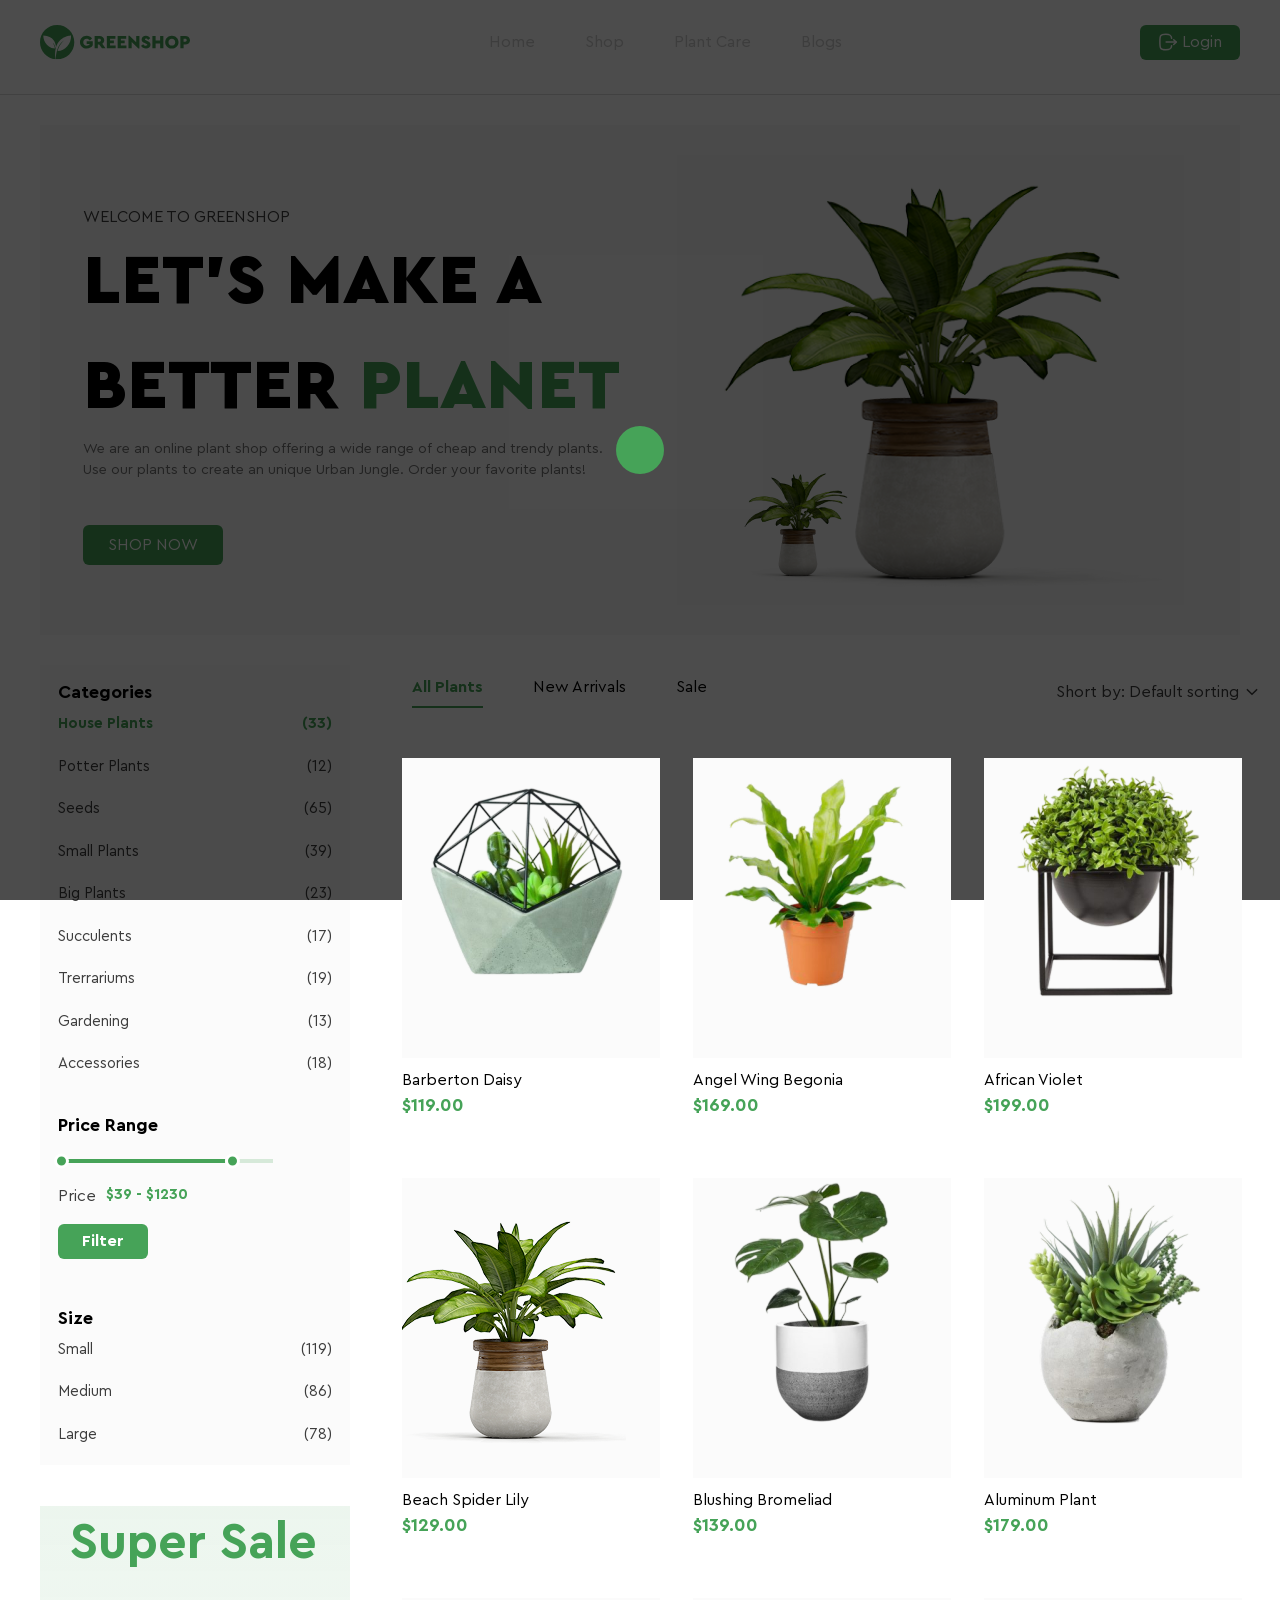
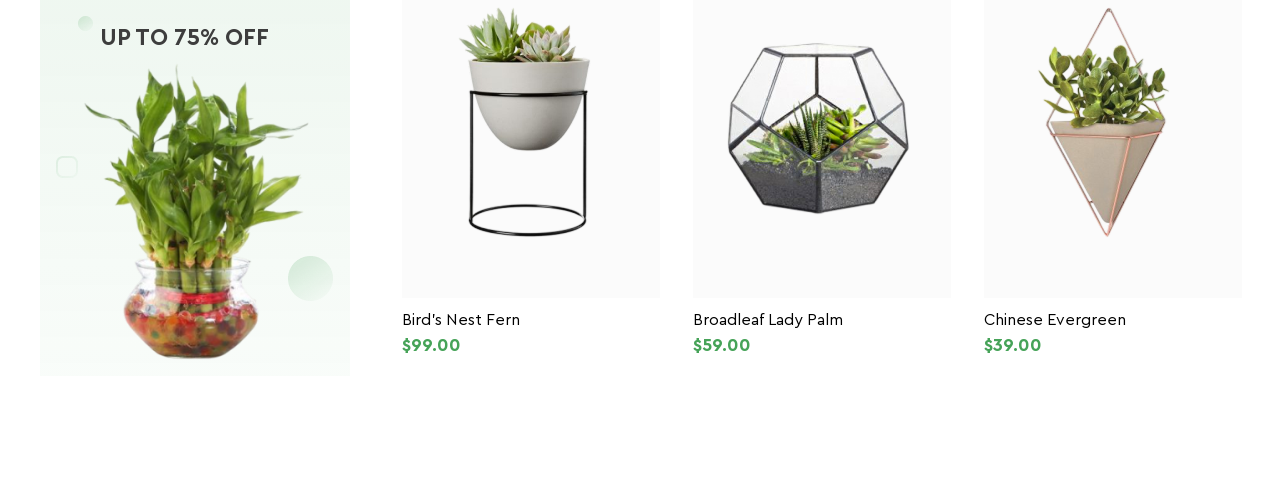
==== commit dcec59db: "Added the loader" ====
--- a/index.html
+++ b/index.html
@@ -10,10 +10,14 @@
     <link rel="stylesheet" href="./styles/font.css">
     <link rel="stylesheet" href="./styles/heroscreen.css">
     <link rel="stylesheet" href="./styles/catalog.css">
+     <link rel="stylesheet" href="./styles/loader.css">
 
 </head>
 
 <body>
+    <div class="loader">
+        <div class="spinner"></div>
+    </div>
 
     <header class="site-header">
         <div class="container">
--- a/styles/heroscreen.css
+++ b/styles/heroscreen.css
@@ -128,6 +128,3 @@
   
 }
 
-.site-header {
-  
-}
--- a/styles/loader.css
+++ b/styles/loader.css
@@ -0,0 +1,78 @@
+.loader {
+position: fixed;
+inset: 0; /*без маржинів по краям, приліпи до країв*/
+background-color: rgba(0, 0, 0, .7);
+display: flex;
+justify-content: center; /*постав дитину по центру по горизонталі*/
+align-items: center; /*постав дитину по центру по вертикалі*/
+}
+
+.spinner {
+    width: 48px;
+    height: 48px;
+    border-radius: 50%;
+    display: inline-block;
+    position: relative;
+    color: #46A358;
+    animation: rotation 1s linear infinite; /* назва анімації. тривалість повного оберту. рівномірність обертання. тривалвсть анімації- тут безкінечність*/
+}
+
+.spinner::before,
+.spinner::after {
+    content: "";
+    position: absolute;
+    inset: 0;
+    border-radius: 50%;
+    background: currentColor;
+    animation: prixClipFix 2s linear infinite;
+}
+
+.spinner::after {
+    inset: 6px;
+    transform: rotate3d(90, 90, 0, 180deg);
+}
+
+@keyframes rotation {
+    0% {
+        transform: rotate(0deg);
+    }
+    100% {
+        transform: rotate(360deg);
+    }
+}
+
+@keyframes prixClipFix {
+    0% {
+        clip-path: polygon(
+            50% 50%,
+            0 0,
+            0 0,
+            0 0,
+            0 0,
+            0 0
+        );
+    }
+
+    50% {
+        clip-path: polygon(
+            50% 50%,
+            0 0,
+            100% 0,
+            100% 0,
+            100% 0,
+            100% 0
+        );
+    }
+
+    75%,
+    100% {
+        clip-path: polygon(
+            50% 50%,
+            0 0,
+            100% 0,
+            100% 100%,
+            0 100%,
+            0 0
+        );
+    }
+}
